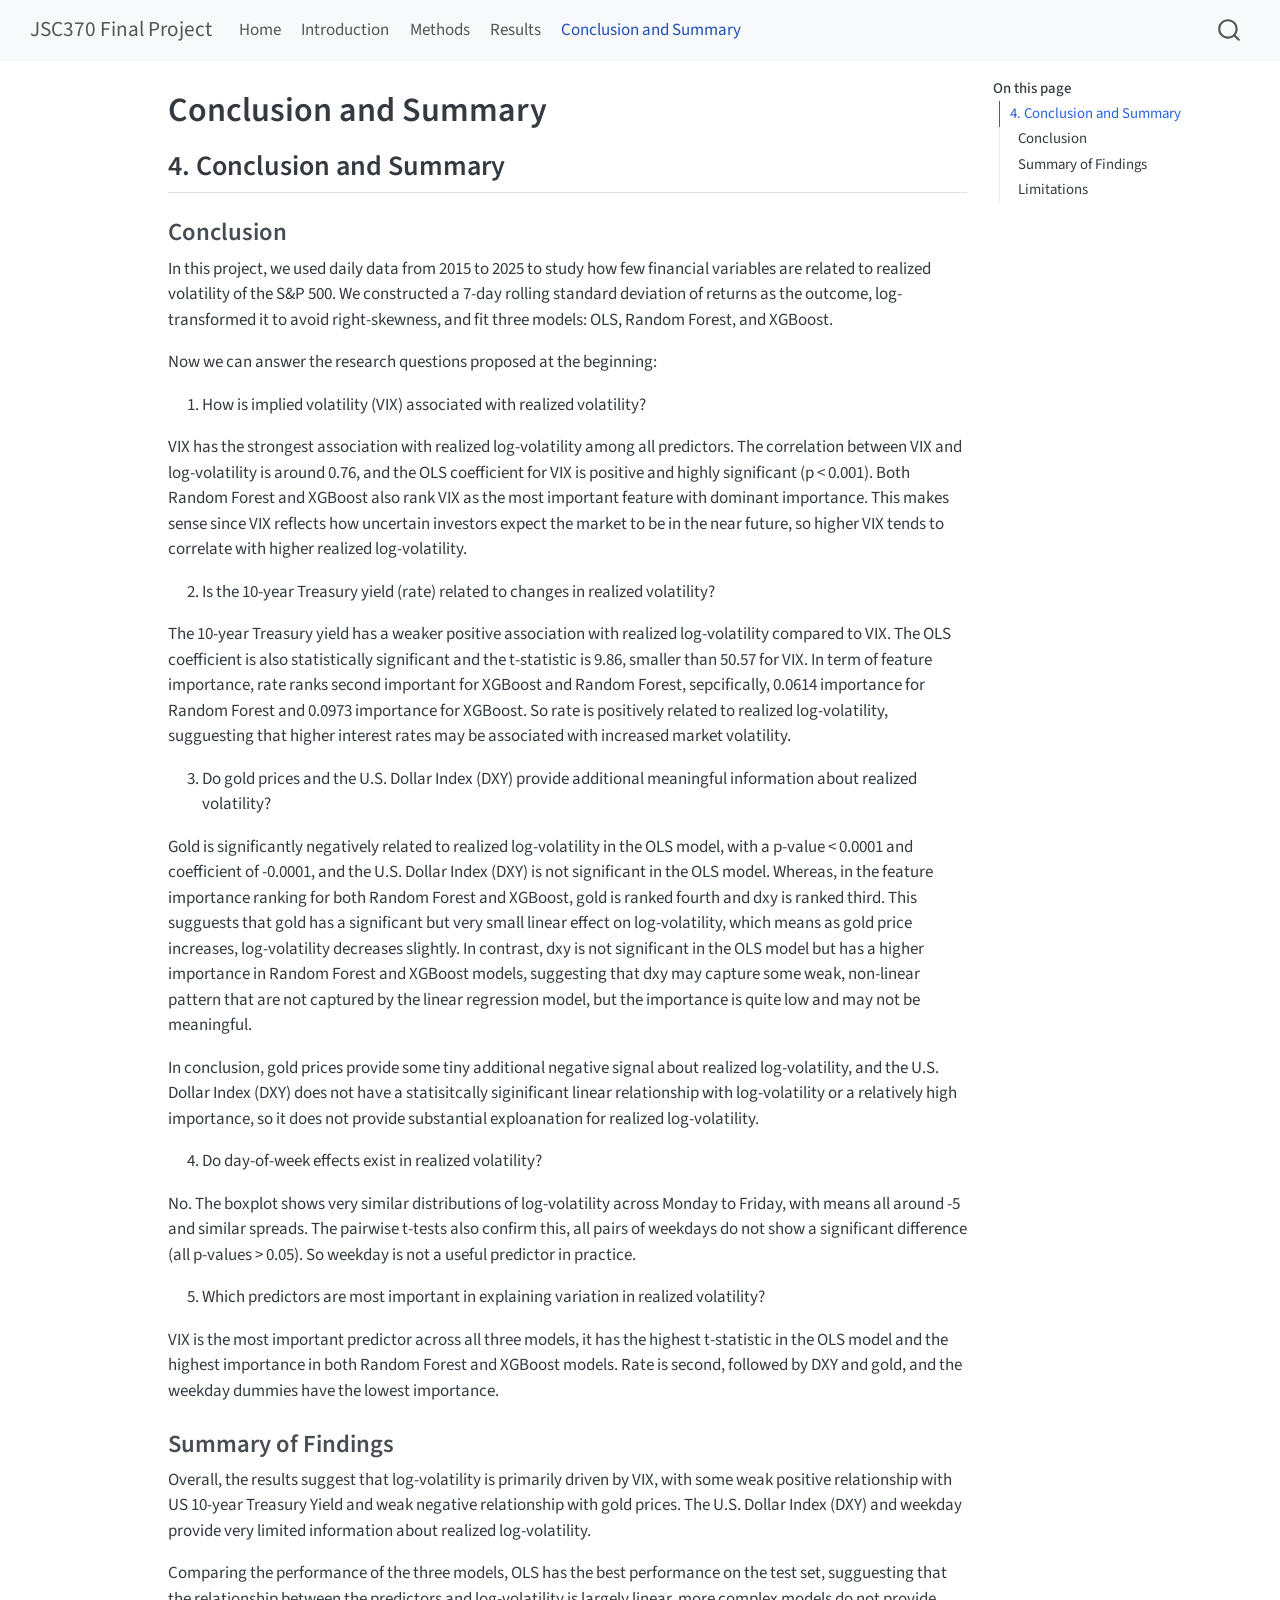
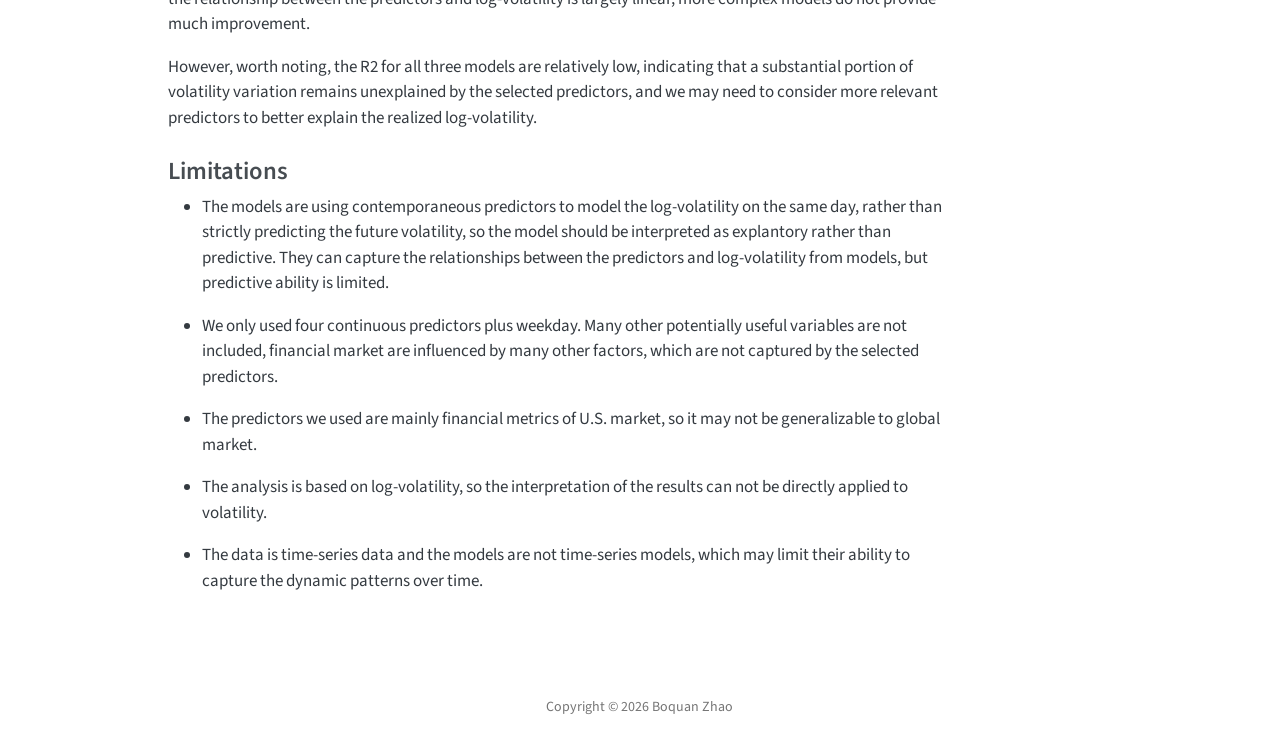
==== docs/conclusion.html @ ce53d8bd "feat: upload files" ====
<!DOCTYPE html>
<html xmlns="http://www.w3.org/1999/xhtml" lang="en" xml:lang="en"><head>

<meta charset="utf-8">
<meta name="generator" content="quarto-1.8.27">

<meta name="viewport" content="width=device-width, initial-scale=1.0, user-scalable=yes">


<title>Conclusion and Summary – JSC370 Final Project</title>
<style>
code{white-space: pre-wrap;}
span.smallcaps{font-variant: small-caps;}
div.columns{display: flex; gap: min(4vw, 1.5em);}
div.column{flex: auto; overflow-x: auto;}
div.hanging-indent{margin-left: 1.5em; text-indent: -1.5em;}
ul.task-list{list-style: none;}
ul.task-list li input[type="checkbox"] {
  width: 0.8em;
  margin: 0 0.8em 0.2em -1em; /* quarto-specific, see https://github.com/quarto-dev/quarto-cli/issues/4556 */ 
  vertical-align: middle;
}
</style>


<script src="site_libs/quarto-nav/quarto-nav.js"></script>
<script src="site_libs/quarto-nav/headroom.min.js"></script>
<script src="site_libs/clipboard/clipboard.min.js"></script>
<script src="site_libs/quarto-search/autocomplete.umd.js"></script>
<script src="site_libs/quarto-search/fuse.min.js"></script>
<script src="site_libs/quarto-search/quarto-search.js"></script>
<meta name="quarto:offset" content="./">
<script src="site_libs/quarto-html/quarto.js" type="module"></script>
<script src="site_libs/quarto-html/tabsets/tabsets.js" type="module"></script>
<script src="site_libs/quarto-html/axe/axe-check.js" type="module"></script>
<script src="site_libs/quarto-html/popper.min.js"></script>
<script src="site_libs/quarto-html/tippy.umd.min.js"></script>
<script src="site_libs/quarto-html/anchor.min.js"></script>
<link href="site_libs/quarto-html/tippy.css" rel="stylesheet">
<link href="site_libs/quarto-html/quarto-syntax-highlighting-ed96de9b727972fe78a7b5d16c58bf87.css" rel="stylesheet" id="quarto-text-highlighting-styles">
<script src="site_libs/bootstrap/bootstrap.min.js"></script>
<link href="site_libs/bootstrap/bootstrap-icons.css" rel="stylesheet">
<link href="site_libs/bootstrap/bootstrap-e31584831b205ffbb2d98406f31c2a5b.min.css" rel="stylesheet" append-hash="true" id="quarto-bootstrap" data-mode="light">
<script id="quarto-search-options" type="application/json">{
  "location": "navbar",
  "copy-button": false,
  "collapse-after": 3,
  "panel-placement": "end",
  "type": "overlay",
  "limit": 50,
  "keyboard-shortcut": [
    "f",
    "/",
    "s"
  ],
  "show-item-context": false,
  "language": {
    "search-no-results-text": "No results",
    "search-matching-documents-text": "matching documents",
    "search-copy-link-title": "Copy link to search",
    "search-hide-matches-text": "Hide additional matches",
    "search-more-match-text": "more match in this document",
    "search-more-matches-text": "more matches in this document",
    "search-clear-button-title": "Clear",
    "search-text-placeholder": "",
    "search-detached-cancel-button-title": "Cancel",
    "search-submit-button-title": "Submit",
    "search-label": "Search"
  }
}</script>


<link rel="stylesheet" href="styles.css">
</head>

<body class="nav-fixed quarto-light">

<div id="quarto-search-results"></div>
  <header id="quarto-header" class="headroom fixed-top">
    <nav class="navbar navbar-expand-lg " data-bs-theme="dark">
      <div class="navbar-container container-fluid">
      <div class="navbar-brand-container mx-auto">
    <a class="navbar-brand" href="./index.html">
    <span class="navbar-title">JSC370 Final Project</span>
    </a>
  </div>
            <div id="quarto-search" class="" title="Search"></div>
          <button class="navbar-toggler" type="button" data-bs-toggle="collapse" data-bs-target="#navbarCollapse" aria-controls="navbarCollapse" role="menu" aria-expanded="false" aria-label="Toggle navigation" onclick="if (window.quartoToggleHeadroom) { window.quartoToggleHeadroom(); }">
  <span class="navbar-toggler-icon"></span>
</button>
          <div class="collapse navbar-collapse" id="navbarCollapse">
            <ul class="navbar-nav navbar-nav-scroll me-auto">
  <li class="nav-item">
    <a class="nav-link" href="./index.html"> 
<span class="menu-text">Home</span></a>
  </li>  
  <li class="nav-item">
    <a class="nav-link" href="./introduction.html"> 
<span class="menu-text">Introduction</span></a>
  </li>  
  <li class="nav-item">
    <a class="nav-link" href="./methods.html"> 
<span class="menu-text">Methods</span></a>
  </li>  
  <li class="nav-item">
    <a class="nav-link" href="./results.html"> 
<span class="menu-text">Results</span></a>
  </li>  
  <li class="nav-item">
    <a class="nav-link active" href="./conclusion.html" aria-current="page"> 
<span class="menu-text">Conclusion and Summary</span></a>
  </li>  
</ul>
          </div> <!-- /navcollapse -->
            <div class="quarto-navbar-tools">
</div>
      </div> <!-- /container-fluid -->
    </nav>
</header>
<!-- content -->
<div id="quarto-content" class="quarto-container page-columns page-rows-contents page-layout-article page-navbar">
<!-- sidebar -->
<!-- margin-sidebar -->
    <div id="quarto-margin-sidebar" class="sidebar margin-sidebar">
        <nav id="TOC" role="doc-toc" class="toc-active">
    <h2 id="toc-title">On this page</h2>
   
  <ul>
  <li><a href="#conclusion-and-summary" id="toc-conclusion-and-summary" class="nav-link active" data-scroll-target="#conclusion-and-summary">4. Conclusion and Summary</a>
  <ul class="collapse">
  <li><a href="#conclusion" id="toc-conclusion" class="nav-link" data-scroll-target="#conclusion">Conclusion</a></li>
  <li><a href="#summary-of-findings" id="toc-summary-of-findings" class="nav-link" data-scroll-target="#summary-of-findings">Summary of Findings</a></li>
  <li><a href="#limitations" id="toc-limitations" class="nav-link" data-scroll-target="#limitations">Limitations</a></li>
  </ul></li>
  </ul>
</nav>
    </div>
<!-- main -->
<main class="content" id="quarto-document-content">

<header id="title-block-header" class="quarto-title-block default">
<div class="quarto-title">
<h1 class="title">Conclusion and Summary</h1>
</div>



<div class="quarto-title-meta">

    
  
    
  </div>
  


</header>


<section id="conclusion-and-summary" class="level2">
<h2 class="anchored" data-anchor-id="conclusion-and-summary">4. Conclusion and Summary</h2>
<section id="conclusion" class="level3">
<h3 class="anchored" data-anchor-id="conclusion">Conclusion</h3>
<p>In this project, we used daily data from 2015 to 2025 to study how few financial variables are related to realized volatility of the S&amp;P 500. We constructed a 7-day rolling standard deviation of returns as the outcome, log-transformed it to avoid right-skewness, and fit three models: OLS, Random Forest, and XGBoost.</p>
<p>Now we can answer the research questions proposed at the beginning:</p>
<ol type="1">
<li>How is implied volatility (VIX) associated with realized volatility?</li>
</ol>
<p>VIX has the strongest association with realized log-volatility among all predictors. The correlation between VIX and log-volatility is around 0.76, and the OLS coefficient for VIX is positive and highly significant (p &lt; 0.001). Both Random Forest and XGBoost also rank VIX as the most important feature with dominant importance. This makes sense since VIX reflects how uncertain investors expect the market to be in the near future, so higher VIX tends to correlate with higher realized log-volatility.</p>
<ol start="2" type="1">
<li>Is the 10-year Treasury yield (rate) related to changes in realized volatility?</li>
</ol>
<p>The 10-year Treasury yield has a weaker positive association with realized log-volatility compared to VIX. The OLS coefficient is also statistically significant and the t-statistic is 9.86, smaller than 50.57 for VIX. In term of feature importance, rate ranks second important for XGBoost and Random Forest, sepcifically, 0.0614 importance for Random Forest and 0.0973 importance for XGBoost. So rate is positively related to realized log-volatility, sugguesting that higher interest rates may be associated with increased market volatility.</p>
<ol start="3" type="1">
<li>Do gold prices and the U.S. Dollar Index (DXY) provide additional meaningful information about realized volatility?</li>
</ol>
<p>Gold is significantly negatively related to realized log-volatility in the OLS model, with a p-value &lt; 0.0001 and coefficient of -0.0001, and the U.S. Dollar Index (DXY) is not significant in the OLS model. Whereas, in the feature importance ranking for both Random Forest and XGBoost, gold is ranked fourth and dxy is ranked third. This sugguests that gold has a significant but very small linear effect on log-volatility, which means as gold price increases, log-volatility decreases slightly. In contrast, dxy is not significant in the OLS model but has a higher importance in Random Forest and XGBoost models, suggesting that dxy may capture some weak, non-linear pattern that are not captured by the linear regression model, but the importance is quite low and may not be meaningful.</p>
<p>In conclusion, gold prices provide some tiny additional negative signal about realized log-volatility, and the U.S. Dollar Index (DXY) does not have a statisitcally siginificant linear relationship with log-volatility or a relatively high importance, so it does not provide substantial exploanation for realized log-volatility.</p>
<ol start="4" type="1">
<li>Do day-of-week effects exist in realized volatility?</li>
</ol>
<p>No.&nbsp;The boxplot shows very similar distributions of log-volatility across Monday to Friday, with means all around -5 and similar spreads. The pairwise t-tests also confirm this, all pairs of weekdays do not show a significant difference (all p-values &gt; 0.05). So weekday is not a useful predictor in practice.</p>
<ol start="5" type="1">
<li>Which predictors are most important in explaining variation in realized volatility?</li>
</ol>
<p>VIX is the most important predictor across all three models, it has the highest t-statistic in the OLS model and the highest importance in both Random Forest and XGBoost models. Rate is second, followed by DXY and gold, and the weekday dummies have the lowest importance.</p>
</section>
<section id="summary-of-findings" class="level3">
<h3 class="anchored" data-anchor-id="summary-of-findings">Summary of Findings</h3>
<p>Overall, the results suggest that log-volatility is primarily driven by VIX, with some weak positive relationship with US 10-year Treasury Yield and weak negative relationship with gold prices. The U.S. Dollar Index (DXY) and weekday provide very limited information about realized log-volatility.</p>
<p>Comparing the performance of the three models, OLS has the best performance on the test set, sugguesting that the relationship between the predictors and log-volatility is largely linear, more complex models do not provide much improvement.</p>
<p>However, worth noting, the R2 for all three models are relatively low, indicating that a substantial portion of volatility variation remains unexplained by the selected predictors, and we may need to consider more relevant predictors to better explain the realized log-volatility.</p>
</section>
<section id="limitations" class="level3">
<h3 class="anchored" data-anchor-id="limitations">Limitations</h3>
<ul>
<li><p>The models are using contemporaneous predictors to model the log-volatility on the same day, rather than strictly predicting the future volatility, so the model should be interpreted as explantory rather than predictive. They can capture the relationships between the predictors and log-volatility from models, but predictive ability is limited.</p></li>
<li><p>We only used four continuous predictors plus weekday. Many other potentially useful variables are not included, financial market are influenced by many other factors, which are not captured by the selected predictors.</p></li>
<li><p>The predictors we used are mainly financial metrics of U.S. market, so it may not be generalizable to global market.</p></li>
<li><p>The analysis is based on log-volatility, so the interpretation of the results can not be directly applied to volatility.</p></li>
<li><p>The data is time-series data and the models are not time-series models, which may limit their ability to capture the dynamic patterns over time.</p></li>
</ul>


</section>
</section>

</main> <!-- /main -->
<script id="quarto-html-after-body" type="application/javascript">
  window.document.addEventListener("DOMContentLoaded", function (event) {
    const icon = "";
    const anchorJS = new window.AnchorJS();
    anchorJS.options = {
      placement: 'right',
      icon: icon
    };
    anchorJS.add('.anchored');
    const isCodeAnnotation = (el) => {
      for (const clz of el.classList) {
        if (clz.startsWith('code-annotation-')) {                     
          return true;
        }
      }
      return false;
    }
    const onCopySuccess = function(e) {
      // button target
      const button = e.trigger;
      // don't keep focus
      button.blur();
      // flash "checked"
      button.classList.add('code-copy-button-checked');
      var currentTitle = button.getAttribute("title");
      button.setAttribute("title", "Copied!");
      let tooltip;
      if (window.bootstrap) {
        button.setAttribute("data-bs-toggle", "tooltip");
        button.setAttribute("data-bs-placement", "left");
        button.setAttribute("data-bs-title", "Copied!");
        tooltip = new bootstrap.Tooltip(button, 
          { trigger: "manual", 
            customClass: "code-copy-button-tooltip",
            offset: [0, -8]});
        tooltip.show();    
      }
      setTimeout(function() {
        if (tooltip) {
          tooltip.hide();
          button.removeAttribute("data-bs-title");
          button.removeAttribute("data-bs-toggle");
          button.removeAttribute("data-bs-placement");
        }
        button.setAttribute("title", currentTitle);
        button.classList.remove('code-copy-button-checked');
      }, 1000);
      // clear code selection
      e.clearSelection();
    }
    const getTextToCopy = function(trigger) {
      const outerScaffold = trigger.parentElement.cloneNode(true);
      const codeEl = outerScaffold.querySelector('code');
      for (const childEl of codeEl.children) {
        if (isCodeAnnotation(childEl)) {
          childEl.remove();
        }
      }
      return codeEl.innerText;
    }
    const clipboard = new window.ClipboardJS('.code-copy-button:not([data-in-quarto-modal])', {
      text: getTextToCopy
    });
    clipboard.on('success', onCopySuccess);
    if (window.document.getElementById('quarto-embedded-source-code-modal')) {
      const clipboardModal = new window.ClipboardJS('.code-copy-button[data-in-quarto-modal]', {
        text: getTextToCopy,
        container: window.document.getElementById('quarto-embedded-source-code-modal')
      });
      clipboardModal.on('success', onCopySuccess);
    }
      var localhostRegex = new RegExp(/^(?:http|https):\/\/localhost\:?[0-9]*\//);
      var mailtoRegex = new RegExp(/^mailto:/);
        var filterRegex = new RegExp('/' + window.location.host + '/');
      var isInternal = (href) => {
          return filterRegex.test(href) || localhostRegex.test(href) || mailtoRegex.test(href);
      }
      // Inspect non-navigation links and adorn them if external
     var links = window.document.querySelectorAll('a[href]:not(.nav-link):not(.navbar-brand):not(.toc-action):not(.sidebar-link):not(.sidebar-item-toggle):not(.pagination-link):not(.no-external):not([aria-hidden]):not(.dropdown-item):not(.quarto-navigation-tool):not(.about-link)');
      for (var i=0; i<links.length; i++) {
        const link = links[i];
        if (!isInternal(link.href)) {
          // undo the damage that might have been done by quarto-nav.js in the case of
          // links that we want to consider external
          if (link.dataset.originalHref !== undefined) {
            link.href = link.dataset.originalHref;
          }
        }
      }
    function tippyHover(el, contentFn, onTriggerFn, onUntriggerFn) {
      const config = {
        allowHTML: true,
        maxWidth: 500,
        delay: 100,
        arrow: false,
        appendTo: function(el) {
            return el.parentElement;
        },
        interactive: true,
        interactiveBorder: 10,
        theme: 'quarto',
        placement: 'bottom-start',
      };
      if (contentFn) {
        config.content = contentFn;
      }
      if (onTriggerFn) {
        config.onTrigger = onTriggerFn;
      }
      if (onUntriggerFn) {
        config.onUntrigger = onUntriggerFn;
      }
      window.tippy(el, config); 
    }
    const noterefs = window.document.querySelectorAll('a[role="doc-noteref"]');
    for (var i=0; i<noterefs.length; i++) {
      const ref = noterefs[i];
      tippyHover(ref, function() {
        // use id or data attribute instead here
        let href = ref.getAttribute('data-footnote-href') || ref.getAttribute('href');
        try { href = new URL(href).hash; } catch {}
        const id = href.replace(/^#\/?/, "");
        const note = window.document.getElementById(id);
        if (note) {
          return note.innerHTML;
        } else {
          return "";
        }
      });
    }
    const xrefs = window.document.querySelectorAll('a.quarto-xref');
    const processXRef = (id, note) => {
      // Strip column container classes
      const stripColumnClz = (el) => {
        el.classList.remove("page-full", "page-columns");
        if (el.children) {
          for (const child of el.children) {
            stripColumnClz(child);
          }
        }
      }
      stripColumnClz(note)
      if (id === null || id.startsWith('sec-')) {
        // Special case sections, only their first couple elements
        const container = document.createElement("div");
        if (note.children && note.children.length > 2) {
          container.appendChild(note.children[0].cloneNode(true));
          for (let i = 1; i < note.children.length; i++) {
            const child = note.children[i];
            if (child.tagName === "P" && child.innerText === "") {
              continue;
            } else {
              container.appendChild(child.cloneNode(true));
              break;
            }
          }
          if (window.Quarto?.typesetMath) {
            window.Quarto.typesetMath(container);
          }
          return container.innerHTML
        } else {
          if (window.Quarto?.typesetMath) {
            window.Quarto.typesetMath(note);
          }
          return note.innerHTML;
        }
      } else {
        // Remove any anchor links if they are present
        const anchorLink = note.querySelector('a.anchorjs-link');
        if (anchorLink) {
          anchorLink.remove();
        }
        if (window.Quarto?.typesetMath) {
          window.Quarto.typesetMath(note);
        }
        if (note.classList.contains("callout")) {
          return note.outerHTML;
        } else {
          return note.innerHTML;
        }
      }
    }
    for (var i=0; i<xrefs.length; i++) {
      const xref = xrefs[i];
      tippyHover(xref, undefined, function(instance) {
        instance.disable();
        let url = xref.getAttribute('href');
        let hash = undefined; 
        if (url.startsWith('#')) {
          hash = url;
        } else {
          try { hash = new URL(url).hash; } catch {}
        }
        if (hash) {
          const id = hash.replace(/^#\/?/, "");
          const note = window.document.getElementById(id);
          if (note !== null) {
            try {
              const html = processXRef(id, note.cloneNode(true));
              instance.setContent(html);
            } finally {
              instance.enable();
              instance.show();
            }
          } else {
            // See if we can fetch this
            fetch(url.split('#')[0])
            .then(res => res.text())
            .then(html => {
              const parser = new DOMParser();
              const htmlDoc = parser.parseFromString(html, "text/html");
              const note = htmlDoc.getElementById(id);
              if (note !== null) {
                const html = processXRef(id, note);
                instance.setContent(html);
              } 
            }).finally(() => {
              instance.enable();
              instance.show();
            });
          }
        } else {
          // See if we can fetch a full url (with no hash to target)
          // This is a special case and we should probably do some content thinning / targeting
          fetch(url)
          .then(res => res.text())
          .then(html => {
            const parser = new DOMParser();
            const htmlDoc = parser.parseFromString(html, "text/html");
            const note = htmlDoc.querySelector('main.content');
            if (note !== null) {
              // This should only happen for chapter cross references
              // (since there is no id in the URL)
              // remove the first header
              if (note.children.length > 0 && note.children[0].tagName === "HEADER") {
                note.children[0].remove();
              }
              const html = processXRef(null, note);
              instance.setContent(html);
            } 
          }).finally(() => {
            instance.enable();
            instance.show();
          });
        }
      }, function(instance) {
      });
    }
        let selectedAnnoteEl;
        const selectorForAnnotation = ( cell, annotation) => {
          let cellAttr = 'data-code-cell="' + cell + '"';
          let lineAttr = 'data-code-annotation="' +  annotation + '"';
          const selector = 'span[' + cellAttr + '][' + lineAttr + ']';
          return selector;
        }
        const selectCodeLines = (annoteEl) => {
          const doc = window.document;
          const targetCell = annoteEl.getAttribute("data-target-cell");
          const targetAnnotation = annoteEl.getAttribute("data-target-annotation");
          const annoteSpan = window.document.querySelector(selectorForAnnotation(targetCell, targetAnnotation));
          const lines = annoteSpan.getAttribute("data-code-lines").split(",");
          const lineIds = lines.map((line) => {
            return targetCell + "-" + line;
          })
          let top = null;
          let height = null;
          let parent = null;
          if (lineIds.length > 0) {
              //compute the position of the single el (top and bottom and make a div)
              const el = window.document.getElementById(lineIds[0]);
              top = el.offsetTop;
              height = el.offsetHeight;
              parent = el.parentElement.parentElement;
            if (lineIds.length > 1) {
              const lastEl = window.document.getElementById(lineIds[lineIds.length - 1]);
              const bottom = lastEl.offsetTop + lastEl.offsetHeight;
              height = bottom - top;
            }
            if (top !== null && height !== null && parent !== null) {
              // cook up a div (if necessary) and position it 
              let div = window.document.getElementById("code-annotation-line-highlight");
              if (div === null) {
                div = window.document.createElement("div");
                div.setAttribute("id", "code-annotation-line-highlight");
                div.style.position = 'absolute';
                parent.appendChild(div);
              }
              div.style.top = top - 2 + "px";
              div.style.height = height + 4 + "px";
              div.style.left = 0;
              let gutterDiv = window.document.getElementById("code-annotation-line-highlight-gutter");
              if (gutterDiv === null) {
                gutterDiv = window.document.createElement("div");
                gutterDiv.setAttribute("id", "code-annotation-line-highlight-gutter");
                gutterDiv.style.position = 'absolute';
                const codeCell = window.document.getElementById(targetCell);
                const gutter = codeCell.querySelector('.code-annotation-gutter');
                gutter.appendChild(gutterDiv);
              }
              gutterDiv.style.top = top - 2 + "px";
              gutterDiv.style.height = height + 4 + "px";
            }
            selectedAnnoteEl = annoteEl;
          }
        };
        const unselectCodeLines = () => {
          const elementsIds = ["code-annotation-line-highlight", "code-annotation-line-highlight-gutter"];
          elementsIds.forEach((elId) => {
            const div = window.document.getElementById(elId);
            if (div) {
              div.remove();
            }
          });
          selectedAnnoteEl = undefined;
        };
          // Handle positioning of the toggle
      window.addEventListener(
        "resize",
        throttle(() => {
          elRect = undefined;
          if (selectedAnnoteEl) {
            selectCodeLines(selectedAnnoteEl);
          }
        }, 10)
      );
      function throttle(fn, ms) {
      let throttle = false;
      let timer;
        return (...args) => {
          if(!throttle) { // first call gets through
              fn.apply(this, args);
              throttle = true;
          } else { // all the others get throttled
              if(timer) clearTimeout(timer); // cancel #2
              timer = setTimeout(() => {
                fn.apply(this, args);
                timer = throttle = false;
              }, ms);
          }
        };
      }
        // Attach click handler to the DT
        const annoteDls = window.document.querySelectorAll('dt[data-target-cell]');
        for (const annoteDlNode of annoteDls) {
          annoteDlNode.addEventListener('click', (event) => {
            const clickedEl = event.target;
            if (clickedEl !== selectedAnnoteEl) {
              unselectCodeLines();
              const activeEl = window.document.querySelector('dt[data-target-cell].code-annotation-active');
              if (activeEl) {
                activeEl.classList.remove('code-annotation-active');
              }
              selectCodeLines(clickedEl);
              clickedEl.classList.add('code-annotation-active');
            } else {
              // Unselect the line
              unselectCodeLines();
              clickedEl.classList.remove('code-annotation-active');
            }
          });
        }
    const findCites = (el) => {
      const parentEl = el.parentElement;
      if (parentEl) {
        const cites = parentEl.dataset.cites;
        if (cites) {
          return {
            el,
            cites: cites.split(' ')
          };
        } else {
          return findCites(el.parentElement)
        }
      } else {
        return undefined;
      }
    };
    var bibliorefs = window.document.querySelectorAll('a[role="doc-biblioref"]');
    for (var i=0; i<bibliorefs.length; i++) {
      const ref = bibliorefs[i];
      const citeInfo = findCites(ref);
      if (citeInfo) {
        tippyHover(citeInfo.el, function() {
          var popup = window.document.createElement('div');
          citeInfo.cites.forEach(function(cite) {
            var citeDiv = window.document.createElement('div');
            citeDiv.classList.add('hanging-indent');
            citeDiv.classList.add('csl-entry');
            var biblioDiv = window.document.getElementById('ref-' + cite);
            if (biblioDiv) {
              citeDiv.innerHTML = biblioDiv.innerHTML;
            }
            popup.appendChild(citeDiv);
          });
          return popup.innerHTML;
        });
      }
    }
  });
  </script>
</div> <!-- /content -->
<footer class="footer">
  <div class="nav-footer">
    <div class="nav-footer-left">
      &nbsp;
    </div>   
    <div class="nav-footer-center">
<p>Copyright © 2026 Boquan Zhao</p>
</div>
    <div class="nav-footer-right">
      &nbsp;
    </div>
  </div>
</footer>




</body></html>
---- docs/site_libs/quarto-html/tippy.css ----
.tippy-box[data-animation=fade][data-state=hidden]{opacity:0}[data-tippy-root]{max-width:calc(100vw - 10px)}.tippy-box{position:relative;background-color:#333;color:#fff;border-radius:4px;font-size:14px;line-height:1.4;white-space:normal;outline:0;transition-property:transform,visibility,opacity}.tippy-box[data-placement^=top]>.tippy-arrow{bottom:0}.tippy-box[data-placement^=top]>.tippy-arrow:before{bottom:-7px;left:0;border-width:8px 8px 0;border-top-color:initial;transform-origin:center top}.tippy-box[data-placement^=bottom]>.tippy-arrow{top:0}.tippy-box[data-placement^=bottom]>.tippy-arrow:before{top:-7px;left:0;border-width:0 8px 8px;border-bottom-color:initial;transform-origin:center bottom}.tippy-box[data-placement^=left]>.tippy-arrow{right:0}.tippy-box[data-placement^=left]>.tippy-arrow:before{border-width:8px 0 8px 8px;border-left-color:initial;right:-7px;transform-origin:center left}.tippy-box[data-placement^=right]>.tippy-arrow{left:0}.tippy-box[data-placement^=right]>.tippy-arrow:before{left:-7px;border-width:8px 8px 8px 0;border-right-color:initial;transform-origin:center right}.tippy-box[data-inertia][data-state=visible]{transition-timing-function:cubic-bezier(.54,1.5,.38,1.11)}.tippy-arrow{width:16px;height:16px;color:#333}.tippy-arrow:before{content:"";position:absolute;border-color:transparent;border-style:solid}.tippy-content{position:relative;padding:5px 9px;z-index:1}
---- docs/site_libs/quarto-html/quarto-syntax-highlighting-ed96de9b727972fe78a7b5d16c58bf87.css ----
/* quarto syntax highlight colors */
:root {
  --quarto-hl-ot-color: #003B4F;
  --quarto-hl-at-color: #657422;
  --quarto-hl-ss-color: #20794D;
  --quarto-hl-an-color: #5E5E5E;
  --quarto-hl-fu-color: #4758AB;
  --quarto-hl-st-color: #20794D;
  --quarto-hl-cf-color: #003B4F;
  --quarto-hl-op-color: #5E5E5E;
  --quarto-hl-er-color: #AD0000;
  --quarto-hl-bn-color: #AD0000;
  --quarto-hl-al-color: #AD0000;
  --quarto-hl-va-color: #111111;
  --quarto-hl-bu-color: inherit;
  --quarto-hl-ex-color: inherit;
  --quarto-hl-pp-color: #AD0000;
  --quarto-hl-in-color: #5E5E5E;
  --quarto-hl-vs-color: #20794D;
  --quarto-hl-wa-color: #5E5E5E;
  --quarto-hl-do-color: #5E5E5E;
  --quarto-hl-im-color: #00769E;
  --quarto-hl-ch-color: #20794D;
  --quarto-hl-dt-color: #AD0000;
  --quarto-hl-fl-color: #AD0000;
  --quarto-hl-co-color: #5E5E5E;
  --quarto-hl-cv-color: #5E5E5E;
  --quarto-hl-cn-color: #8f5902;
  --quarto-hl-sc-color: #5E5E5E;
  --quarto-hl-dv-color: #AD0000;
  --quarto-hl-kw-color: #003B4F;
}

/* other quarto variables */
:root {
  --quarto-font-monospace: SFMono-Regular, Menlo, Monaco, Consolas, "Liberation Mono", "Courier New", monospace;
}

/* syntax highlight based on Pandoc's rules */
pre > code.sourceCode > span {
  color: #003B4F;
}

code.sourceCode > span {
  color: #003B4F;
}

div.sourceCode,
div.sourceCode pre.sourceCode {
  color: #003B4F;
}

/* Normal */
code span {
  color: #003B4F;
}

/* Alert */
code span.al {
  color: #AD0000;
  font-style: inherit;
}

/* Annotation */
code span.an {
  color: #5E5E5E;
  font-style: inherit;
}

/* Attribute */
code span.at {
  color: #657422;
  font-style: inherit;
}

/* BaseN */
code span.bn {
  color: #AD0000;
  font-style: inherit;
}

/* BuiltIn */
code span.bu {
  font-style: inherit;
}

/* ControlFlow */
code span.cf {
  color: #003B4F;
  font-weight: bold;
  font-style: inherit;
}

/* Char */
code span.ch {
  color: #20794D;
  font-style: inherit;
}

/* Constant */
code span.cn {
  color: #8f5902;
  font-style: inherit;
}

/* Comment */
code span.co {
  color: #5E5E5E;
  font-style: inherit;
}

/* CommentVar */
code span.cv {
  color: #5E5E5E;
  font-style: italic;
}

/* Documentation */
code span.do {
  color: #5E5E5E;
  font-style: italic;
}

/* DataType */
code span.dt {
  color: #AD0000;
  font-style: inherit;
}

/* DecVal */
code span.dv {
  color: #AD0000;
  font-style: inherit;
}

/* Error */
code span.er {
  color: #AD0000;
  font-style: inherit;
}

/* Extension */
code span.ex {
  font-style: inherit;
}

/* Float */
code span.fl {
  color: #AD0000;
  font-style: inherit;
}

/* Function */
code span.fu {
  color: #4758AB;
  font-style: inherit;
}

/* Import */
code span.im {
  color: #00769E;
  font-style: inherit;
}

/* Information */
code span.in {
  color: #5E5E5E;
  font-style: inherit;
}

/* Keyword */
code span.kw {
  color: #003B4F;
  font-weight: bold;
  font-style: inherit;
}

/* Operator */
code span.op {
  color: #5E5E5E;
  font-style: inherit;
}

/* Other */
code span.ot {
  color: #003B4F;
  font-style: inherit;
}

/* Preprocessor */
code span.pp {
  color: #AD0000;
  font-style: inherit;
}

/* SpecialChar */
code span.sc {
  color: #5E5E5E;
  font-style: inherit;
}

/* SpecialString */
code span.ss {
  color: #20794D;
  font-style: inherit;
}

/* String */
code span.st {
  color: #20794D;
  font-style: inherit;
}

/* Variable */
code span.va {
  color: #111111;
  font-style: inherit;
}

/* VerbatimString */
code span.vs {
  color: #20794D;
  font-style: inherit;
}

/* Warning */
code span.wa {
  color: #5E5E5E;
  font-style: italic;
}

.prevent-inlining {
  content: "</";
}

/*# sourceMappingURL=0920dd6d7437995b8cdf7429764427b1.css.map */
---- docs/styles.css ----
.quarto-figure figcaption,
figcaption {
    text-align: center;
    color: gray;
}

.cell-output-display > p {
    text-align: center;
    color: gray;
}
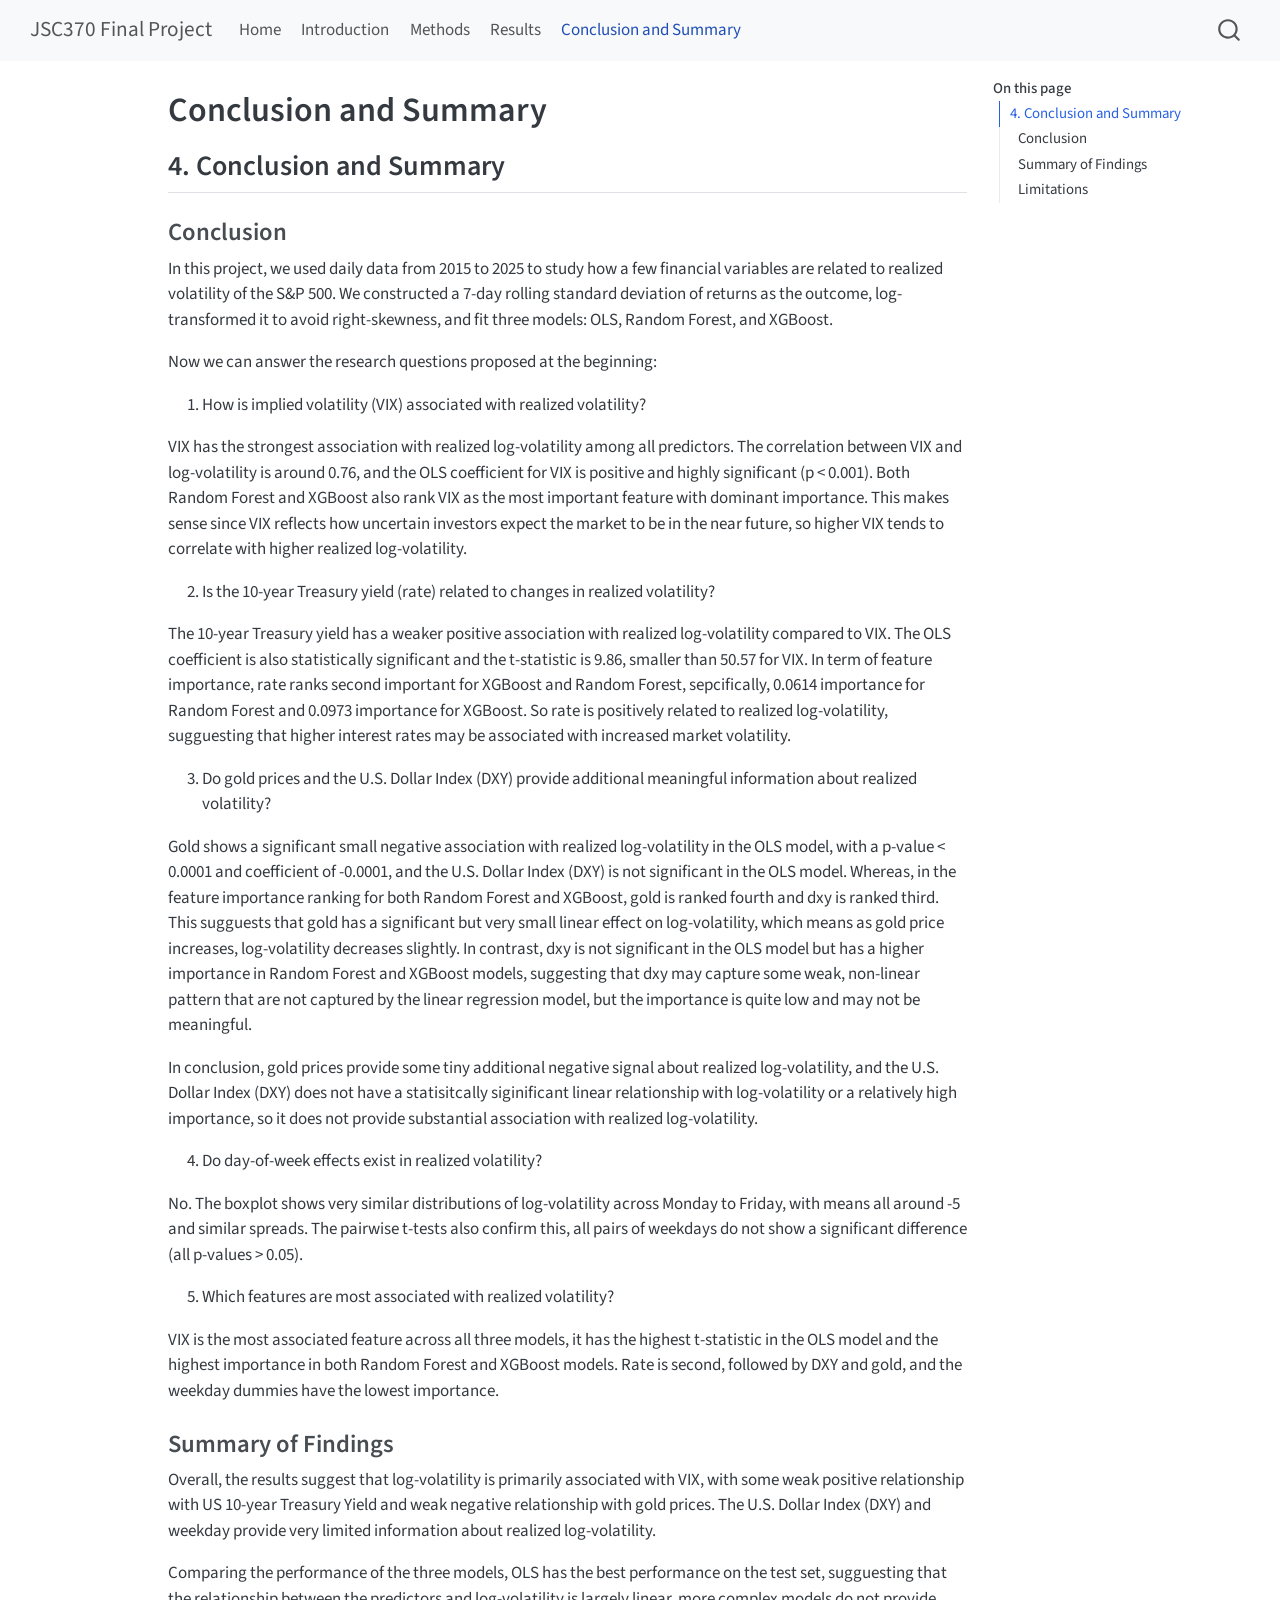
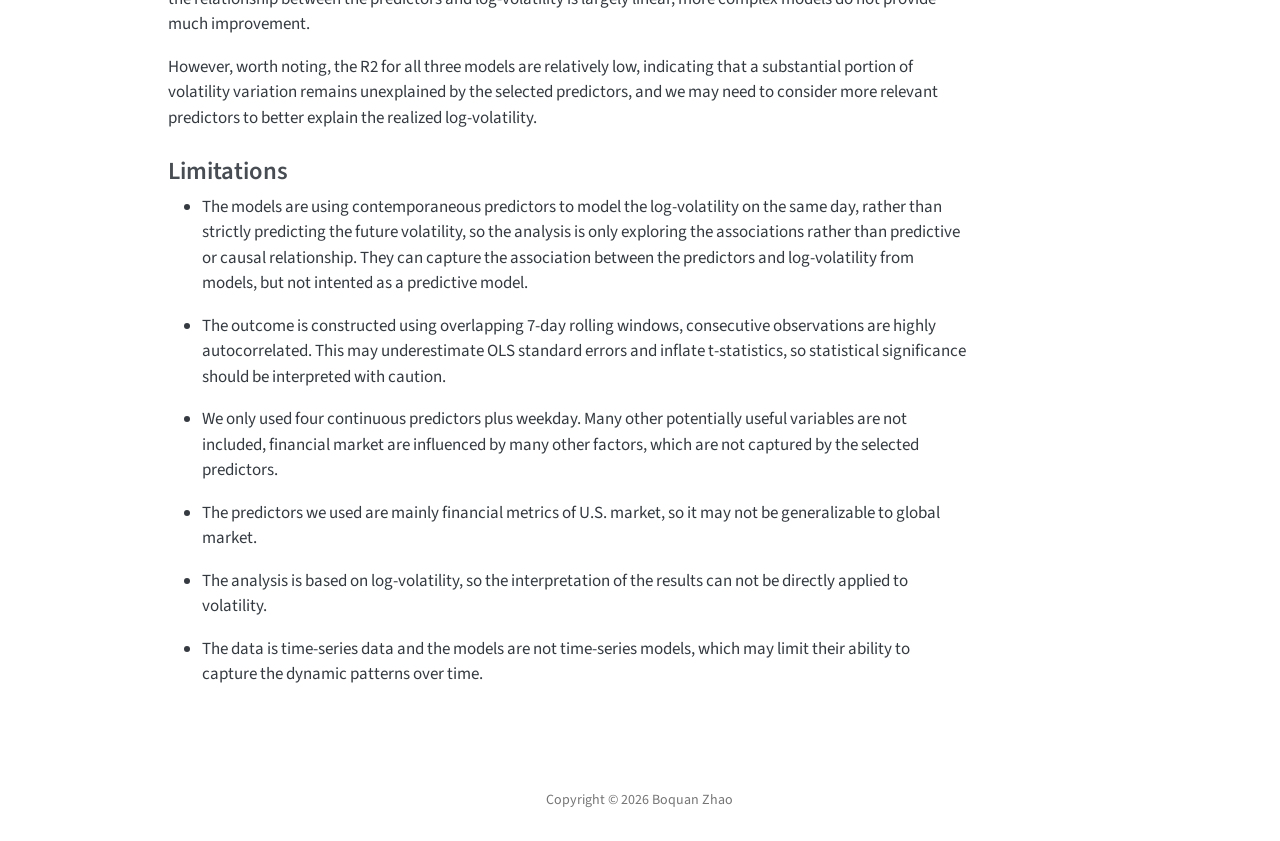
==== commit 59003f6a: "fix: some errors and recomplie" ====
--- a/docs/conclusion.html
+++ b/docs/conclusion.html
@@ -161,7 +161,7 @@
 <h2 class="anchored" data-anchor-id="conclusion-and-summary">4. Conclusion and Summary</h2>
 <section id="conclusion" class="level3">
 <h3 class="anchored" data-anchor-id="conclusion">Conclusion</h3>
-<p>In this project, we used daily data from 2015 to 2025 to study how few financial variables are related to realized volatility of the S&amp;P 500. We constructed a 7-day rolling standard deviation of returns as the outcome, log-transformed it to avoid right-skewness, and fit three models: OLS, Random Forest, and XGBoost.</p>
+<p>In this project, we used daily data from 2015 to 2025 to study how a few financial variables are related to realized volatility of the S&amp;P 500. We constructed a 7-day rolling standard deviation of returns as the outcome, log-transformed it to avoid right-skewness, and fit three models: OLS, Random Forest, and XGBoost.</p>
 <p>Now we can answer the research questions proposed at the beginning:</p>
 <ol type="1">
 <li>How is implied volatility (VIX) associated with realized volatility?</li>
@@ -174,27 +174,28 @@
 <ol start="3" type="1">
 <li>Do gold prices and the U.S. Dollar Index (DXY) provide additional meaningful information about realized volatility?</li>
 </ol>
-<p>Gold is significantly negatively related to realized log-volatility in the OLS model, with a p-value &lt; 0.0001 and coefficient of -0.0001, and the U.S. Dollar Index (DXY) is not significant in the OLS model. Whereas, in the feature importance ranking for both Random Forest and XGBoost, gold is ranked fourth and dxy is ranked third. This sugguests that gold has a significant but very small linear effect on log-volatility, which means as gold price increases, log-volatility decreases slightly. In contrast, dxy is not significant in the OLS model but has a higher importance in Random Forest and XGBoost models, suggesting that dxy may capture some weak, non-linear pattern that are not captured by the linear regression model, but the importance is quite low and may not be meaningful.</p>
-<p>In conclusion, gold prices provide some tiny additional negative signal about realized log-volatility, and the U.S. Dollar Index (DXY) does not have a statisitcally siginificant linear relationship with log-volatility or a relatively high importance, so it does not provide substantial exploanation for realized log-volatility.</p>
+<p>Gold shows a significant small negative association with realized log-volatility in the OLS model, with a p-value &lt; 0.0001 and coefficient of -0.0001, and the U.S. Dollar Index (DXY) is not significant in the OLS model. Whereas, in the feature importance ranking for both Random Forest and XGBoost, gold is ranked fourth and dxy is ranked third. This sugguests that gold has a significant but very small linear effect on log-volatility, which means as gold price increases, log-volatility decreases slightly. In contrast, dxy is not significant in the OLS model but has a higher importance in Random Forest and XGBoost models, suggesting that dxy may capture some weak, non-linear pattern that are not captured by the linear regression model, but the importance is quite low and may not be meaningful.</p>
+<p>In conclusion, gold prices provide some tiny additional negative signal about realized log-volatility, and the U.S. Dollar Index (DXY) does not have a statisitcally siginificant linear relationship with log-volatility or a relatively high importance, so it does not provide substantial association with realized log-volatility.</p>
 <ol start="4" type="1">
 <li>Do day-of-week effects exist in realized volatility?</li>
 </ol>
-<p>No.&nbsp;The boxplot shows very similar distributions of log-volatility across Monday to Friday, with means all around -5 and similar spreads. The pairwise t-tests also confirm this, all pairs of weekdays do not show a significant difference (all p-values &gt; 0.05). So weekday is not a useful predictor in practice.</p>
+<p>No.&nbsp;The boxplot shows very similar distributions of log-volatility across Monday to Friday, with means all around -5 and similar spreads. The pairwise t-tests also confirm this, all pairs of weekdays do not show a significant difference (all p-values &gt; 0.05).</p>
 <ol start="5" type="1">
-<li>Which predictors are most important in explaining variation in realized volatility?</li>
+<li>Which features are most associated with realized volatility?</li>
 </ol>
-<p>VIX is the most important predictor across all three models, it has the highest t-statistic in the OLS model and the highest importance in both Random Forest and XGBoost models. Rate is second, followed by DXY and gold, and the weekday dummies have the lowest importance.</p>
+<p>VIX is the most associated feature across all three models, it has the highest t-statistic in the OLS model and the highest importance in both Random Forest and XGBoost models. Rate is second, followed by DXY and gold, and the weekday dummies have the lowest importance.</p>
 </section>
 <section id="summary-of-findings" class="level3">
 <h3 class="anchored" data-anchor-id="summary-of-findings">Summary of Findings</h3>
-<p>Overall, the results suggest that log-volatility is primarily driven by VIX, with some weak positive relationship with US 10-year Treasury Yield and weak negative relationship with gold prices. The U.S. Dollar Index (DXY) and weekday provide very limited information about realized log-volatility.</p>
+<p>Overall, the results suggest that log-volatility is primarily associated with VIX, with some weak positive relationship with US 10-year Treasury Yield and weak negative relationship with gold prices. The U.S. Dollar Index (DXY) and weekday provide very limited information about realized log-volatility.</p>
 <p>Comparing the performance of the three models, OLS has the best performance on the test set, sugguesting that the relationship between the predictors and log-volatility is largely linear, more complex models do not provide much improvement.</p>
 <p>However, worth noting, the R2 for all three models are relatively low, indicating that a substantial portion of volatility variation remains unexplained by the selected predictors, and we may need to consider more relevant predictors to better explain the realized log-volatility.</p>
 </section>
 <section id="limitations" class="level3">
 <h3 class="anchored" data-anchor-id="limitations">Limitations</h3>
 <ul>
-<li><p>The models are using contemporaneous predictors to model the log-volatility on the same day, rather than strictly predicting the future volatility, so the model should be interpreted as explantory rather than predictive. They can capture the relationships between the predictors and log-volatility from models, but predictive ability is limited.</p></li>
+<li><p>The models are using contemporaneous predictors to model the log-volatility on the same day, rather than strictly predicting the future volatility, so the analysis is only exploring the associations rather than predictive or causal relationship. They can capture the association between the predictors and log-volatility from models, but not intented as a predictive model.</p></li>
+<li><p>The outcome is constructed using overlapping 7-day rolling windows, consecutive observations are highly autocorrelated. This may underestimate OLS standard errors and inflate t-statistics, so statistical significance should be interpreted with caution.</p></li>
 <li><p>We only used four continuous predictors plus weekday. Many other potentially useful variables are not included, financial market are influenced by many other factors, which are not captured by the selected predictors.</p></li>
 <li><p>The predictors we used are mainly financial metrics of U.S. market, so it may not be generalizable to global market.</p></li>
 <li><p>The analysis is based on log-volatility, so the interpretation of the results can not be directly applied to volatility.</p></li>
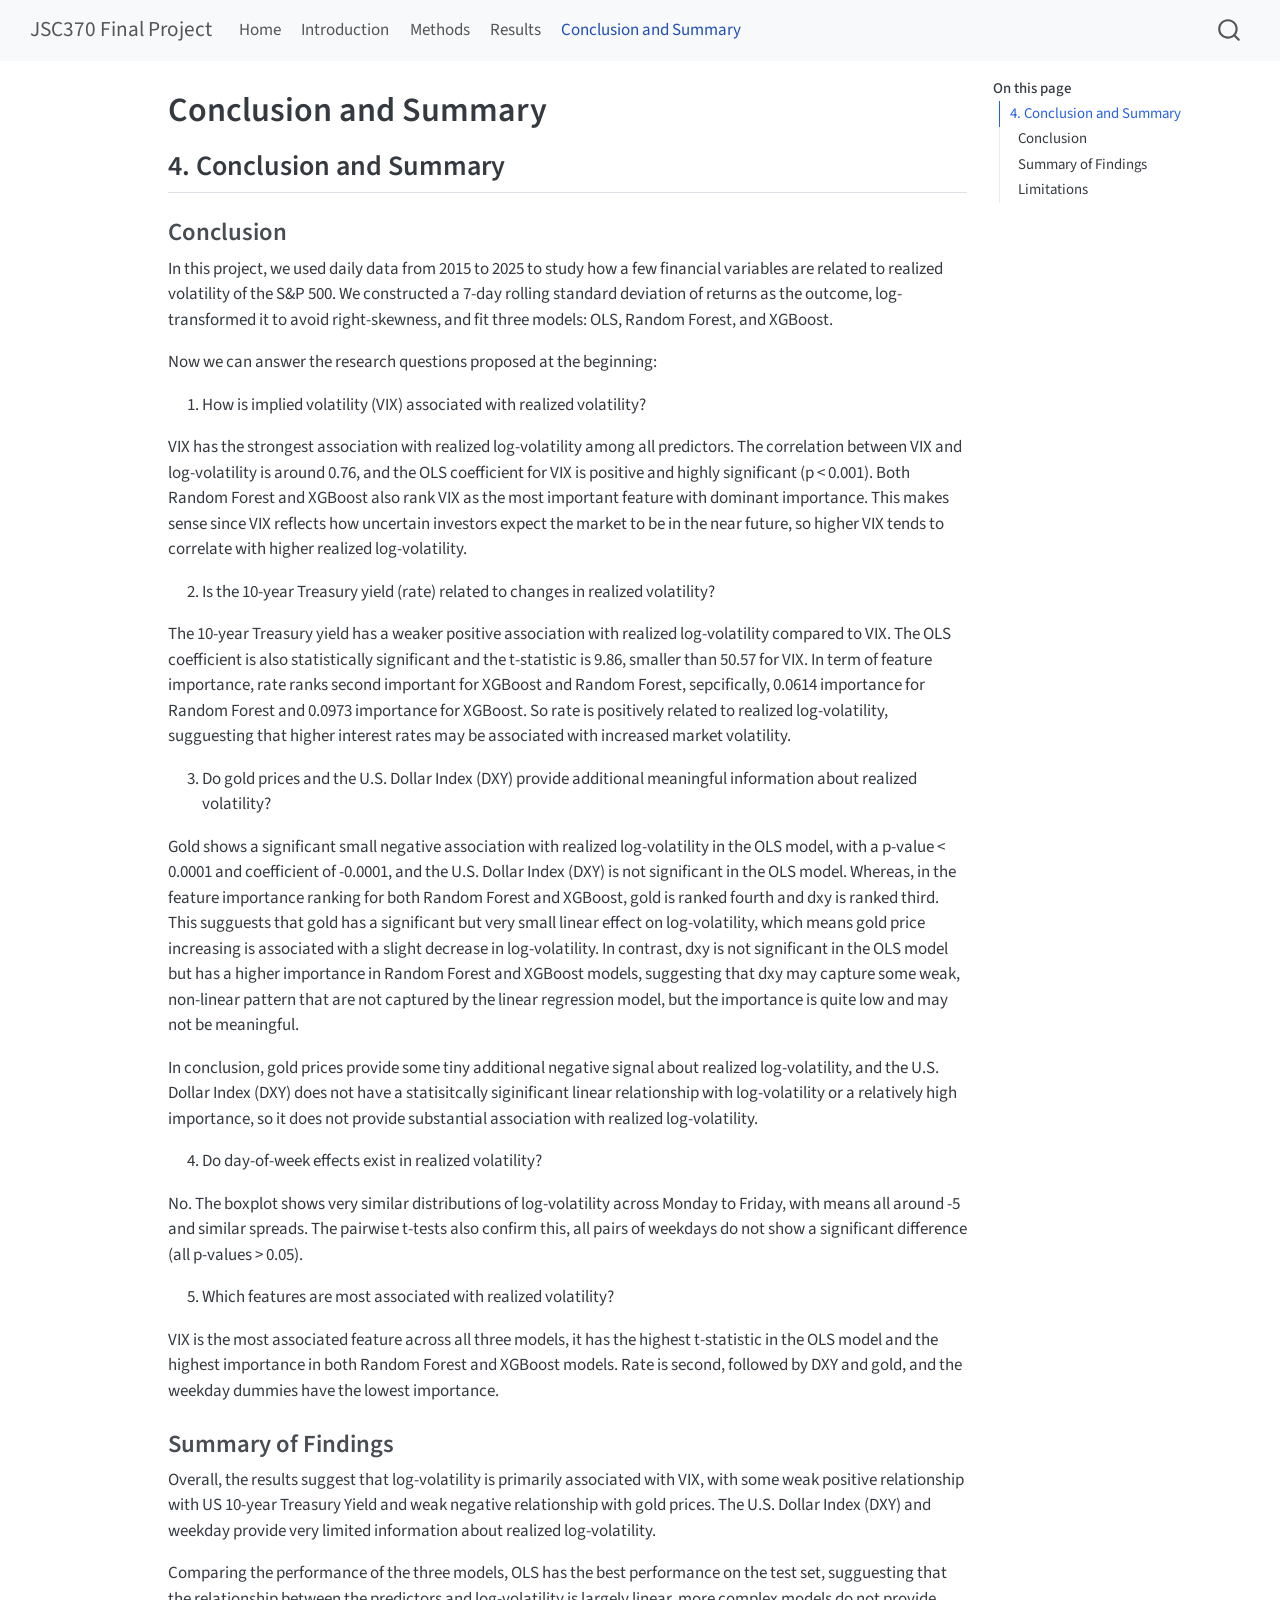
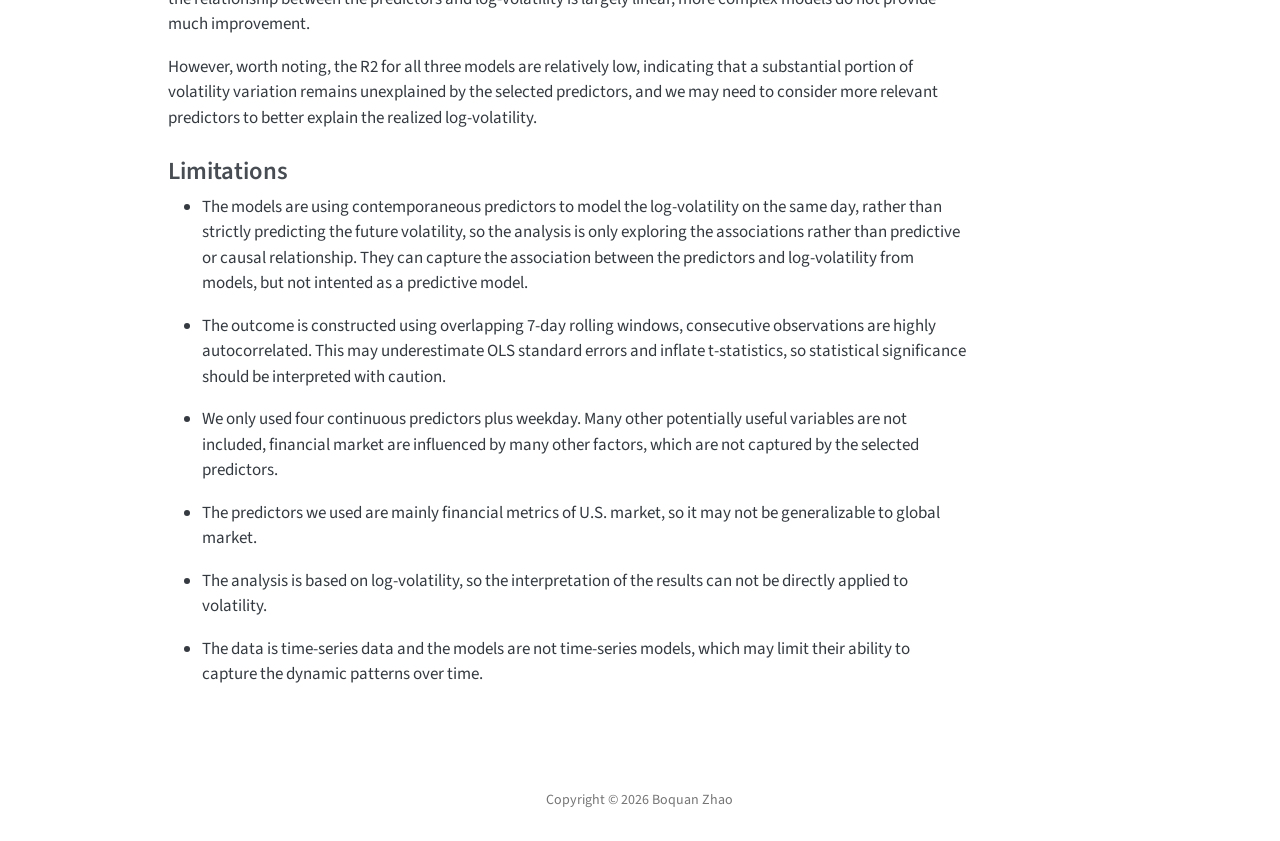
==== commit 1296011a: "fix: some errors and recompile" ====
--- a/docs/conclusion.html
+++ b/docs/conclusion.html
@@ -174,7 +174,7 @@
 <ol start="3" type="1">
 <li>Do gold prices and the U.S. Dollar Index (DXY) provide additional meaningful information about realized volatility?</li>
 </ol>
-<p>Gold shows a significant small negative association with realized log-volatility in the OLS model, with a p-value &lt; 0.0001 and coefficient of -0.0001, and the U.S. Dollar Index (DXY) is not significant in the OLS model. Whereas, in the feature importance ranking for both Random Forest and XGBoost, gold is ranked fourth and dxy is ranked third. This sugguests that gold has a significant but very small linear effect on log-volatility, which means as gold price increases, log-volatility decreases slightly. In contrast, dxy is not significant in the OLS model but has a higher importance in Random Forest and XGBoost models, suggesting that dxy may capture some weak, non-linear pattern that are not captured by the linear regression model, but the importance is quite low and may not be meaningful.</p>
+<p>Gold shows a significant small negative association with realized log-volatility in the OLS model, with a p-value &lt; 0.0001 and coefficient of -0.0001, and the U.S. Dollar Index (DXY) is not significant in the OLS model. Whereas, in the feature importance ranking for both Random Forest and XGBoost, gold is ranked fourth and dxy is ranked third. This sugguests that gold has a significant but very small linear effect on log-volatility, which means gold price increasing is associated with a slight decrease in log-volatility. In contrast, dxy is not significant in the OLS model but has a higher importance in Random Forest and XGBoost models, suggesting that dxy may capture some weak, non-linear pattern that are not captured by the linear regression model, but the importance is quite low and may not be meaningful.</p>
 <p>In conclusion, gold prices provide some tiny additional negative signal about realized log-volatility, and the U.S. Dollar Index (DXY) does not have a statisitcally siginificant linear relationship with log-volatility or a relatively high importance, so it does not provide substantial association with realized log-volatility.</p>
 <ol start="4" type="1">
 <li>Do day-of-week effects exist in realized volatility?</li>
